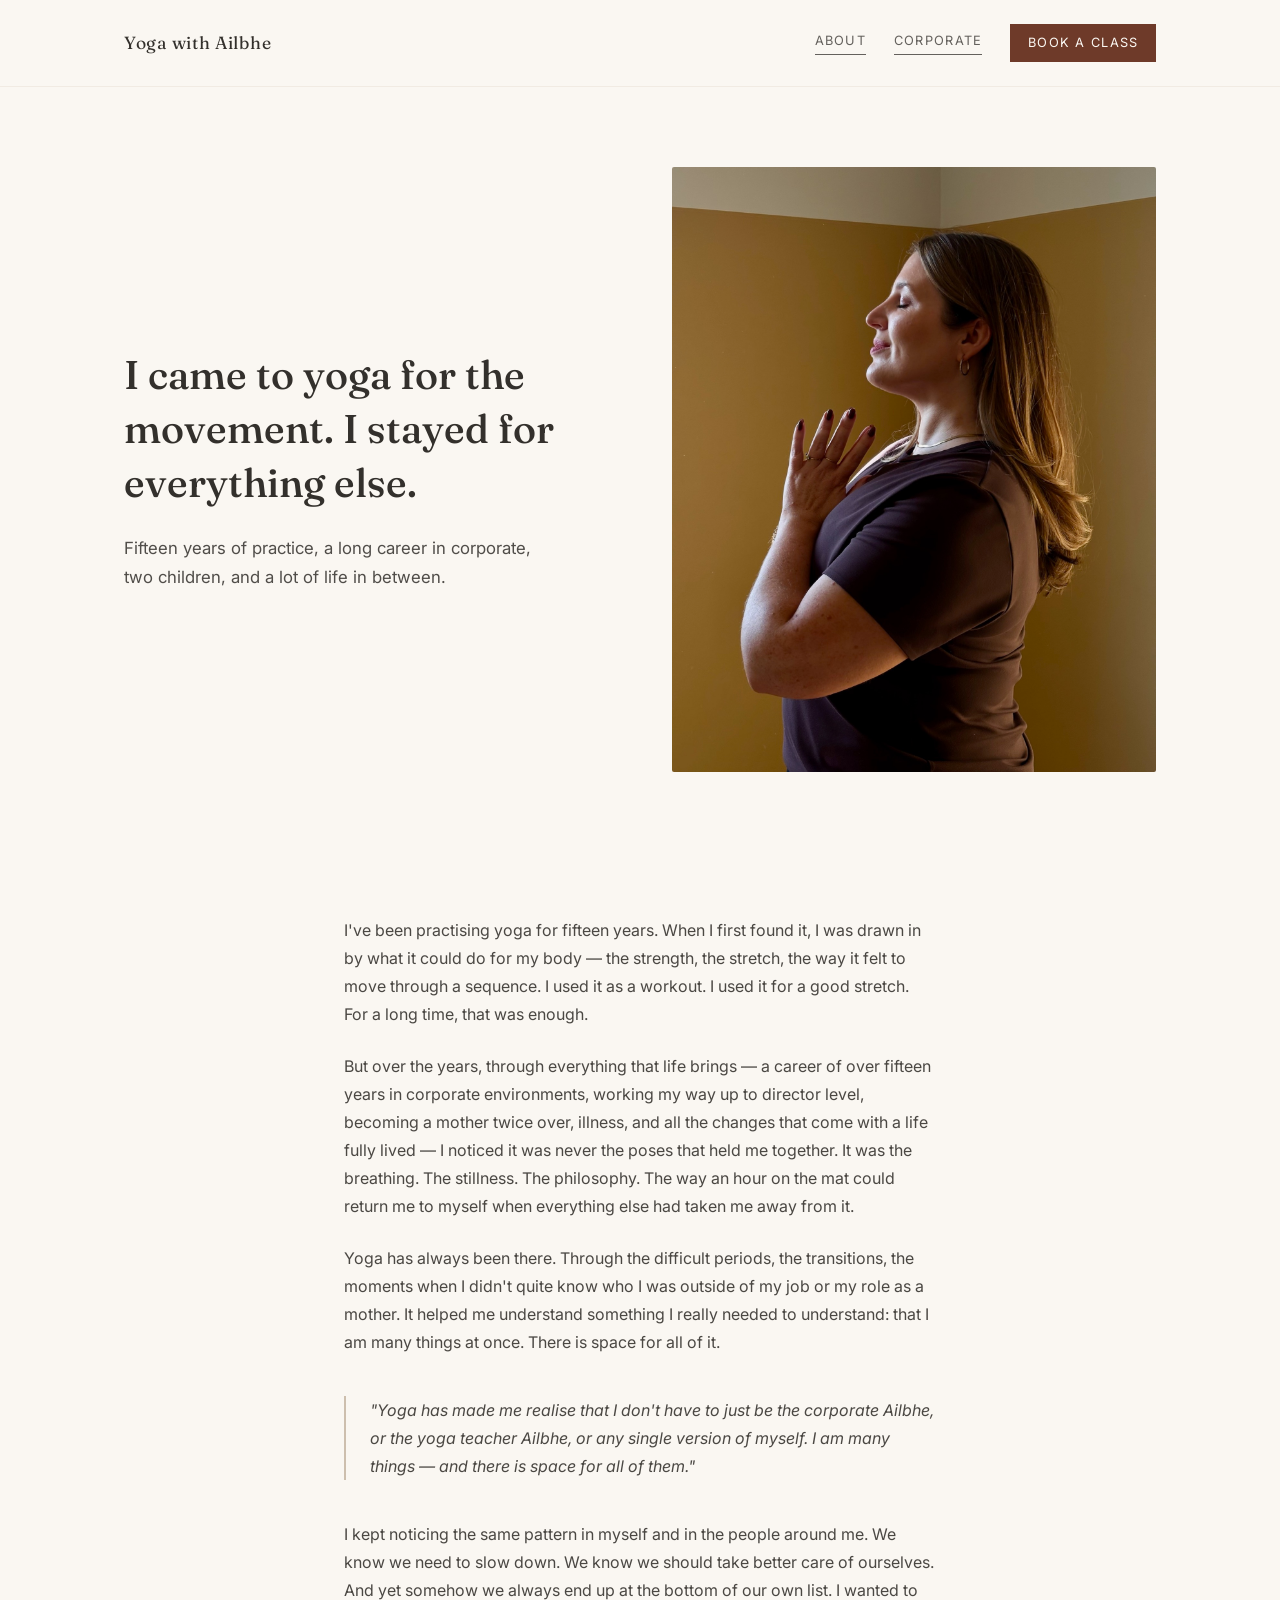
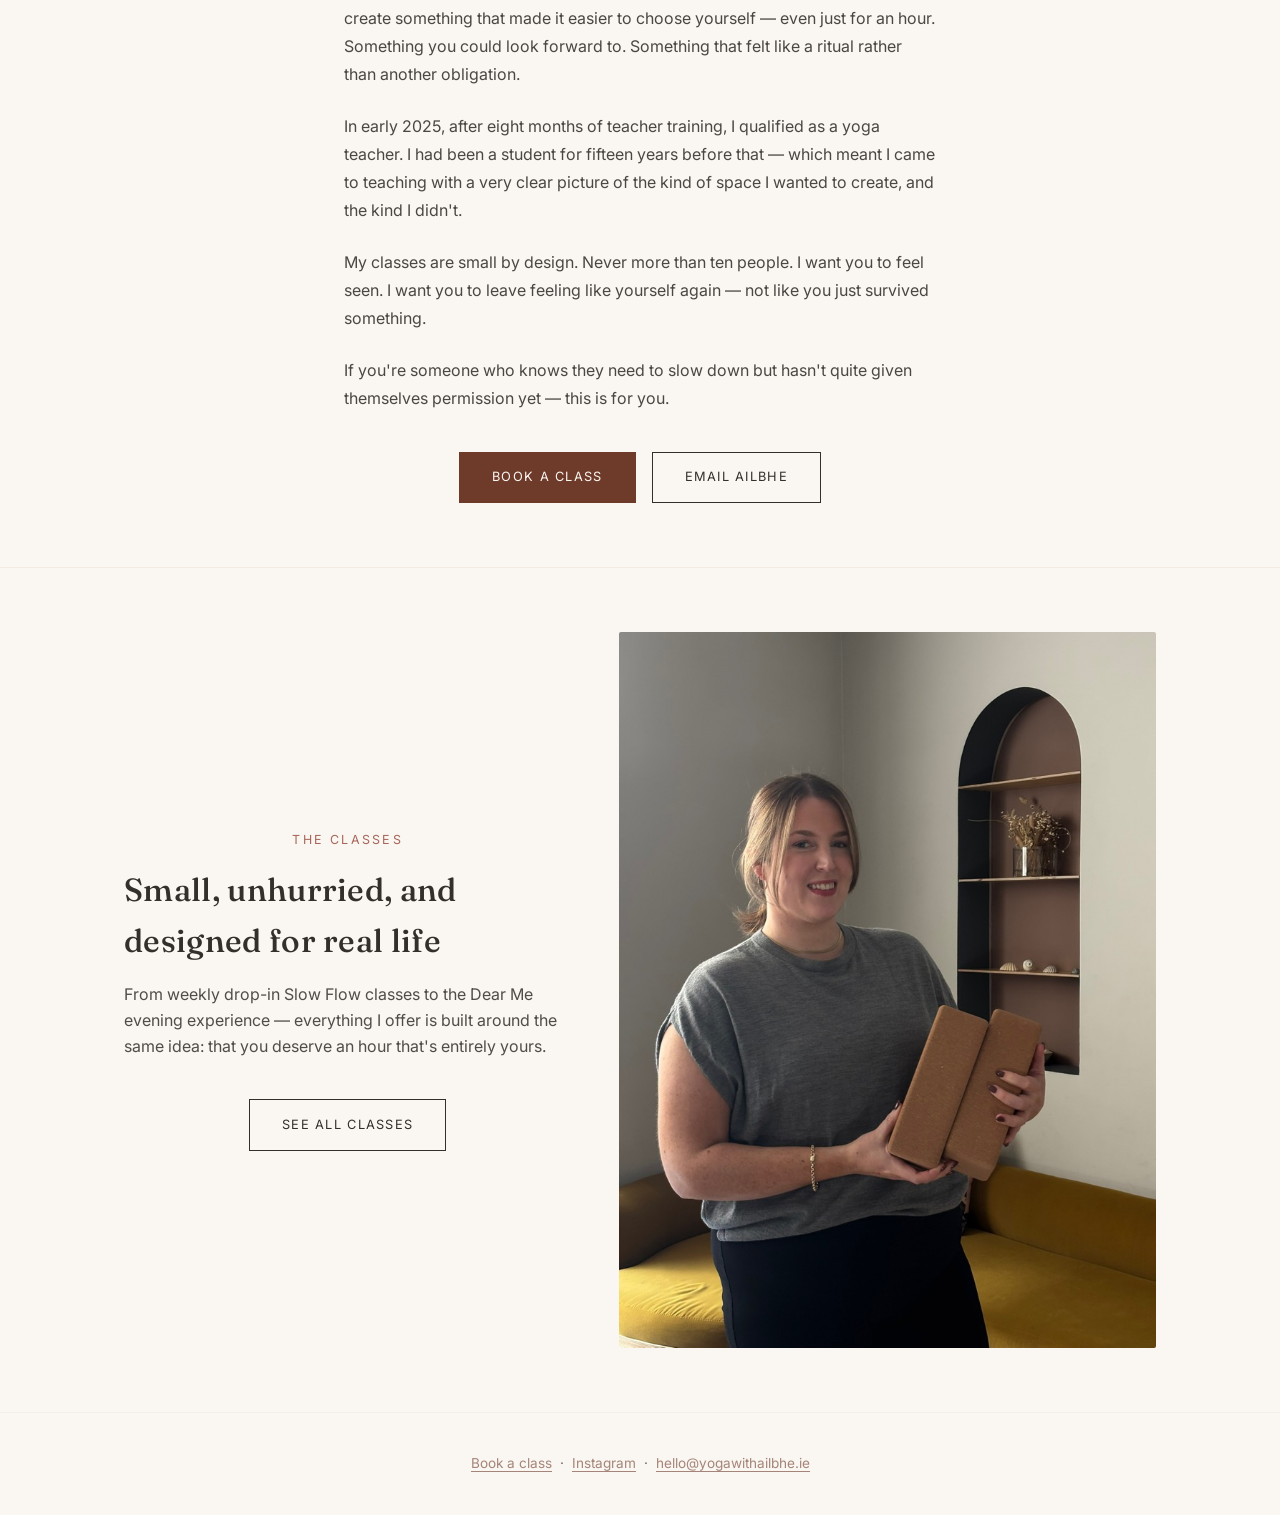
==== about/index.html @ 474508d0 "Add About page, Meet Ailbhe teaser, reorder homepage sections, update nav" ====
<!DOCTYPE html>
<html lang="en">
<head>
  <meta charset="UTF-8">
  <meta name="viewport" content="width=device-width, initial-scale=1.0">
  <title>About Ailbhe — Yoga with Ailbhe</title>
  <meta name="description" content="Fifteen years of yoga practice, a long career in corporate, two children, and a lot of life. Ailbhe McNeela qualified as a yoga teacher in 2025.">
  <meta property="og:type" content="website">
  <meta property="og:title" content="About Ailbhe — Yoga with Ailbhe">
  <meta property="og:description" content="Fifteen years of yoga practice, a long career in corporate, two children, and a lot of life. Ailbhe McNeela qualified as a yoga teacher in 2025.">
  <meta property="og:url" content="https://yogawithailbhe.ie/about/">
  <meta property="og:image" content="https://yogawithailbhe.ie/assets/images/og-home.jpg">
  <meta name="twitter:card" content="summary_large_image">
  <link rel="icon" href="/favicon.ico" sizes="any">
  <link rel="apple-touch-icon" href="/assets/images/apple-touch-icon.png">
  <link rel="preconnect" href="https://fonts.googleapis.com">
  <link rel="preconnect" href="https://fonts.gstatic.com" crossorigin>
  <link href="https://fonts.googleapis.com/css2?family=Fraunces:ital,opsz,wght@0,9..144,400;0,9..144,500;1,9..144,400&family=Inter:wght@400;500&display=swap" rel="stylesheet">
  <link rel="stylesheet" href="../css/styles.css">
</head>
<body>
  <header class="site-header">
    <div class="wrap">
      <a class="logo" href="/">Yoga with Ailbhe</a>
      <nav>
        <a href="/about" aria-current="page">About</a>
        <a href="/corporate">Corporate</a>
        <a class="nav-cta" href="https://yogawithailbhe.setmore.com" target="_blank" rel="noopener noreferrer">Book a class</a>
      </nav>
    </div>
  </header>

  <main>
    <section class="hero hero-split">
      <div class="wrap hero-split-grid">
        <div class="hero-copy">
          <h1>I came to yoga for the movement. I stayed for everything else.</h1>
          <p>Fifteen years of practice, a long career in corporate, two children, and a lot of life in between.</p>
        </div>
        <div class="hero-media">
          <img src="../assets/images/hero-home.jpg" alt="Ailbhe standing calmly with hands at heart centre, eyes closed, lit by warm afternoon light." width="900" height="1125">
        </div>
      </div>
    </section>

    <section>
      <div class="wrap about-body">
        <p>I've been practising yoga for fifteen years. When I first found it, I was drawn in by what it could do for my body — the strength, the stretch, the way it felt to move through a sequence. I used it as a workout. I used it for a good stretch. For a long time, that was enough.</p>

        <p>But over the years, through everything that life brings — a career of over fifteen years in corporate environments, working my way up to director level, becoming a mother twice over, illness, and all the changes that come with a life fully lived — I noticed it was never the poses that held me together. It was the breathing. The stillness. The philosophy. The way an hour on the mat could return me to myself when everything else had taken me away from it.</p>

        <p>Yoga has always been there. Through the difficult periods, the transitions, the moments when I didn't quite know who I was outside of my job or my role as a mother. It helped me understand something I really needed to understand: that I am many things at once. There is space for all of it.</p>

        <blockquote class="quote">
          <p>"Yoga has made me realise that I don't have to just be the corporate Ailbhe, or the yoga teacher Ailbhe, or any single version of myself. I am many things — and there is space for all of them."</p>
        </blockquote>

        <p>I kept noticing the same pattern in myself and in the people around me. We know we need to slow down. We know we should take better care of ourselves. And yet somehow we always end up at the bottom of our own list. I wanted to create something that made it easier to choose yourself — even just for an hour. Something you could look forward to. Something that felt like a ritual rather than another obligation.</p>

        <p>In early 2025, after eight months of teacher training, I qualified as a yoga teacher. I had been a student for fifteen years before that — which meant I came to teaching with a very clear picture of the kind of space I wanted to create, and the kind I didn't.</p>

        <p>My classes are small by design. Never more than ten people. I want you to feel seen. I want you to leave feeling like yourself again — not like you just survived something.</p>

        <p>If you're someone who knows they need to slow down but hasn't quite given themselves permission yet — this is for you.</p>

        <div class="cta-row cta-row-left">
          <a class="btn btn-primary" href="https://yogawithailbhe.setmore.com" target="_blank" rel="noopener noreferrer">Book a class</a>
          <a class="btn btn-secondary" href="mailto:hello@yogawithailbhe.ie">Email Ailbhe</a>
        </div>
      </div>
    </section>

    <section class="about-strip">
      <div class="wrap about-strip-grid">
        <div class="about-strip-copy">
          <span class="eyebrow">The classes</span>
          <h2>Small, unhurried, and designed for real life</h2>
          <p>From weekly drop-in Slow Flow classes to the Dear Me evening experience — everything I offer is built around the same idea: that you deserve an hour that's entirely yours.</p>
          <div class="cta-row cta-row-left">
            <a class="btn btn-secondary" href="/">See all classes</a>
          </div>
        </div>
        <div class="about-strip-media">
          <img src="../assets/images/about-ailbhe.jpg" alt="Ailbhe smiling, holding two yoga blocks, in the studio space." width="900" height="1200" loading="lazy">
        </div>
      </div>
    </section>
  </main>

  <footer class="site-footer">
    <div class="wrap">
      <p>
        <a href="https://yogawithailbhe.setmore.com" target="_blank" rel="noopener noreferrer">Book a class</a>
        &nbsp;·&nbsp;
        <a href="https://www.instagram.com/yoga_with_ailbhe/" target="_blank" rel="noopener noreferrer">Instagram</a>
        &nbsp;·&nbsp;
        <a href="mailto:hello@yogawithailbhe.ie">hello@yogawithailbhe.ie</a>
      </p>
    </div>
  </footer>
</body>
</html>
---- css/styles.css ----
*, *::before, *::after {
  box-sizing: border-box;
  margin: 0;
  padding: 0;
}

:root {
  --ink: #33302c;
  --paper: #faf7f2;
  --neutral: #cdbfae;
  --neutral-light: #f1ebe3;
  --chestnut: #8a4a35;
  --chestnut-deep: #6e3a29;
  --dusty-pink: #a8665a;
  --dusty-pink-tint: #dba99c;
  --anthracite: #38352f;
  --max-width: 1080px;
}

html {
  scroll-behavior: smooth;
}

body {
  background-color: var(--paper);
  color: var(--ink);
  font-family: 'Inter', -apple-system, BlinkMacSystemFont, 'Segoe UI', sans-serif;
  font-size: 1rem;
  line-height: 1.6;
}

h1, h2, h3 {
  font-family: 'Fraunces', Georgia, 'Times New Roman', serif;
  font-weight: 500;
  letter-spacing: 0.01em;
}

a {
  color: var(--chestnut-deep);
}

a:hover {
  color: var(--ink);
}

img {
  max-width: 100%;
  display: block;
}

.wrap {
  max-width: var(--max-width);
  margin: 0 auto;
  padding: 0 1.5rem;
}

/* Header */

.site-header {
  border-bottom: 1px solid var(--neutral-light);
}

.site-header .wrap {
  display: flex;
  align-items: center;
  justify-content: space-between;
  padding-top: 1.5rem;
  padding-bottom: 1.5rem;
}

.site-header .logo {
  font-family: 'Fraunces', Georgia, 'Times New Roman', serif;
  font-size: 1.1rem;
  letter-spacing: 0.04em;
  text-decoration: none;
  color: var(--ink);
}

.site-header nav {
  display: flex;
  align-items: center;
  gap: 1.75rem;
}

.site-header nav a {
  font-size: 0.8rem;
  letter-spacing: 0.1em;
  text-transform: uppercase;
  text-decoration: none;
  color: var(--ink);
  border-bottom: 1px solid currentColor;
  padding-bottom: 2px;
  opacity: 0.75;
  transition: opacity 0.2s ease;
}

.site-header nav a:hover {
  opacity: 1;
}

.site-header nav a.nav-cta {
  border-bottom: none;
  padding: 0.55rem 1.1rem;
  background-color: var(--chestnut-deep);
  color: var(--paper);
  opacity: 1;
  transition: background-color 0.2s ease;
}

.site-header nav a.nav-cta:hover {
  background-color: var(--ink);
}

/* Hero */

.hero {
  padding: 5rem 0 4rem;
  text-align: center;
}

.hero h1 {
  font-size: clamp(2rem, 5vw, 3.2rem);
  max-width: 760px;
  margin: 0 auto 1.25rem;
  line-height: 1.3;
}

.hero p {
  max-width: 560px;
  margin: 0 auto;
  font-size: 1.05rem;
  opacity: 0.85;
}

/* Split hero with image */

.hero-split {
  text-align: left;
  padding: 0;
}

.hero-split-grid {
  display: grid;
  grid-template-columns: 1fr 1fr;
  align-items: center;
  gap: 4rem;
  padding: 5rem 1.5rem;
}

.hero-split .hero-copy h1 {
  font-size: clamp(1.9rem, 3.2vw, 2.5rem);
  line-height: 1.35;
  letter-spacing: 0;
  margin: 0 0 1.5rem;
  text-align: left;
  max-width: 100%;
}

.hero-split .hero-copy p {
  margin: 0;
  text-align: left;
  max-width: 420px;
  line-height: 1.7;
}

.cta-row-left {
  justify-content: flex-start;
}

.hero-media {
  border-radius: 2px;
  overflow: hidden;
}

.hero-media img {
  width: 100%;
  height: auto;
  aspect-ratio: 4 / 5;
  object-fit: cover;
}

/* CTAs */

.cta-row {
  display: flex;
  flex-wrap: wrap;
  gap: 1rem;
  justify-content: center;
  margin-top: 2.5rem;
}

.btn {
  display: inline-block;
  font-size: 0.8rem;
  letter-spacing: 0.1em;
  text-transform: uppercase;
  text-decoration: none;
  padding: 0.9rem 2rem;
  border: 1px solid var(--ink);
  transition: background-color 0.2s ease, color 0.2s ease;
}

.btn-primary {
  background-color: var(--chestnut-deep);
  color: var(--paper);
  border-color: var(--chestnut-deep);
}

.btn-primary:hover {
  background-color: var(--ink);
  border-color: var(--ink);
}

.btn-secondary {
  background-color: transparent;
  color: var(--ink);
}

.btn-secondary:hover {
  background-color: var(--neutral-light);
}

/* Sections */

section {
  padding: 4rem 0;
}

section h2 {
  font-size: clamp(1.5rem, 3vw, 2rem);
  text-align: center;
  margin-bottom: 0.5rem;
}

.section-intro {
  text-align: center;
  max-width: 640px;
  margin: 0 auto 3rem;
  opacity: 0.85;
}

.eyebrow {
  display: block;
  font-size: 0.78rem;
  letter-spacing: 0.18em;
  text-transform: uppercase;
  font-family: 'Inter', -apple-system, BlinkMacSystemFont, 'Segoe UI', sans-serif;
  color: var(--dusty-pink);
  margin-bottom: 0.9rem;
  text-align: center;
}

/* Classes grid */

.classes {
  background-color: var(--neutral-light);
}

.classes h2 {
  font-size: clamp(1.9rem, 4vw, 2.6rem);
  margin-bottom: 3rem;
}

.classes-grid {
  display: grid;
  grid-template-columns: repeat(2, 1fr);
  gap: 3.5rem 3.5rem;
  max-width: 760px;
  margin: 0 auto;
}

.class-card-media {
  margin-bottom: 1.75rem;
  overflow: hidden;
  border-radius: 2px;
}

.class-card-media img {
  width: 100%;
  height: auto;
  aspect-ratio: 4 / 5;
  object-fit: cover;
  transition: transform 0.4s ease;
}

.class-card:hover .class-card-media img {
  transform: scale(1.03);
}

.class-card h3 {
  font-size: 1.3rem;
  margin-bottom: 0.6rem;
  color: var(--anthracite);
}

.class-card p {
  opacity: 0.85;
  max-width: 34ch;
}

/* About strip */

.about-strip {
  border-top: 1px solid var(--neutral-light);
}

.about-strip-grid {
  display: grid;
  grid-template-columns: 1fr 1.2fr;
  align-items: center;
  gap: 3rem;
}

.about-strip-media img {
  width: 100%;
  height: auto;
  aspect-ratio: 3 / 4;
  object-fit: cover;
  border-radius: 2px;
}

.about-strip-copy h2 {
  text-align: left;
  margin-bottom: 1rem;
}

.about-strip-copy p {
  opacity: 0.85;
  max-width: 440px;
}

.about-strip-alt .about-strip-grid {
  grid-template-columns: 1.2fr 1fr;
}

/* Testimonials */

.testimonials {
  background-color: var(--anthracite);
  color: var(--paper);
}

.testimonials .eyebrow {
  color: var(--dusty-pink-tint);
}

.testimonials h2 {
  font-size: clamp(1.7rem, 3.5vw, 2.3rem);
  margin-bottom: 2rem;
  color: var(--paper);
}

.testimonial-track {
  display: flex;
  align-items: flex-start;
  gap: 1.25rem;
  overflow-x: auto;
  scroll-snap-type: x mandatory;
  padding-bottom: 1rem;
  -webkit-overflow-scrolling: touch;
}

.testimonial-track::-webkit-scrollbar {
  height: 6px;
}

.testimonial-track::-webkit-scrollbar-thumb {
  background-color: var(--dusty-pink-tint);
  border-radius: 3px;
}

.testimonial {
  flex: 0 0 auto;
  width: min(520px, 80vw);
  scroll-snap-align: start;
  background-color: var(--paper);
  color: var(--ink);
  padding: 2.5rem;
  border-radius: 2px;
}

.testimonial p {
  font-style: italic;
  margin-bottom: 1rem;
}

.testimonial cite {
  font-style: normal;
  font-size: 0.85rem;
  letter-spacing: 0.05em;
  text-transform: uppercase;
  color: var(--chestnut-deep);
  opacity: 1;
}

.testimonial-dots {
  display: flex;
  justify-content: center;
  gap: 0.6rem;
  margin-top: 2.5rem;
}

.testimonial-dot {
  width: 8px;
  height: 8px;
  padding: 0;
  border: none;
  border-radius: 50%;
  background-color: rgba(250, 247, 242, 0.35);
  cursor: pointer;
  transition: background-color 0.2s ease, transform 0.2s ease;
}

.testimonial-dot.is-active {
  background-color: var(--dusty-pink-tint);
  transform: scale(1.25);
}

/* Corporate-specific */

.corporate-link {
  background-color: var(--paper);
}

.corporate-link h2 {
  font-size: clamp(1.6rem, 3.5vw, 2.2rem);
  color: var(--anthracite);
}

.corporate-body {
  max-width: 640px;
  margin: 0 auto;
}

.corporate-teaser {
  text-align: center;
}

.corporate-body p {
  margin-bottom: 1.5rem;
}

blockquote.quote {
  border-left: 2px solid var(--neutral);
  padding-left: 1.5rem;
  margin: 2.5rem 0;
  font-style: italic;
}

blockquote.quote cite {
  display: block;
  margin-top: 1rem;
  font-style: normal;
  font-size: 0.85rem;
  letter-spacing: 0.05em;
  text-transform: uppercase;
  opacity: 0.7;
}

/* About page body */

.about-body {
  max-width: 640px;
  margin: 0 auto;
}

.about-body p {
  margin-bottom: 1.5rem;
  opacity: 0.88;
  line-height: 1.75;
}

.about-body .quote {
  margin: 2.5rem 0;
}

/* About teaser (homepage) */

.about-teaser {
  border-top: 1px solid var(--neutral-light);
}

.about-teaser-grid {
  display: grid;
  grid-template-columns: 1fr 1.4fr;
  align-items: center;
  gap: 4rem;
}

.about-teaser-media img {
  width: 100%;
  height: auto;
  aspect-ratio: 3 / 4;
  object-fit: cover;
  border-radius: 2px;
}

.about-teaser-copy .eyebrow {
  text-align: left;
}

.about-teaser-copy h2 {
  text-align: left;
  font-size: clamp(1.6rem, 3vw, 2.1rem);
  margin-bottom: 1.25rem;
}

.about-teaser-copy p {
  opacity: 0.85;
  max-width: 48ch;
  margin-bottom: 0;
}

@media (max-width: 700px) {
  .about-teaser-grid {
    grid-template-columns: 1fr;
    gap: 2rem;
    text-align: center;
  }

  .about-teaser-copy .eyebrow,
  .about-teaser-copy h2 {
    text-align: center;
  }

  .about-teaser-copy p {
    margin: 0 auto;
  }

  .about-teaser-media {
    max-width: 320px;
    margin: 0 auto;
  }
}

/* FAQ */

.faq {
  background-color: var(--neutral-light);
}

.faq-list {
  max-width: 640px;
  margin: 0 auto;
}

.faq-item {
  border-top: 1px solid var(--neutral);
}

.faq-item:last-child {
  border-bottom: 1px solid var(--neutral);
}

.faq-item summary {
  display: block;
  padding: 1.25rem 0;
  cursor: pointer;
  font-family: 'Fraunces', Georgia, 'Times New Roman', serif;
  font-size: 1.05rem;
  font-weight: 500;
  color: var(--anthracite);
  user-select: none;
}

.faq-item summary::-webkit-details-marker {
  display: none;
}

.faq-item summary::marker {
  content: '';
}

.faq-icon {
  float: right;
  font-family: 'Inter', sans-serif;
  font-size: 1.4rem;
  font-weight: 300;
  color: var(--chestnut);
  line-height: 1.4;
  transition: transform 0.2s ease;
  display: inline-block;
  margin-left: 1rem;
}

.faq-item[open] .faq-icon {
  transform: rotate(45deg);
}

.faq-item p {
  padding-bottom: 1.5rem;
  opacity: 0.85;
  max-width: 56ch;
}

/* Newsletter */

.newsletter {
  background-color: var(--chestnut-deep);
  color: var(--paper);
  text-align: center;
}

.newsletter .eyebrow {
  color: var(--dusty-pink-tint);
}

.newsletter h2 {
  color: var(--paper);
  font-size: clamp(1.5rem, 3vw, 2rem);
}

.newsletter .section-intro {
  color: var(--paper);
  opacity: 0.8;
}

.newsletter .btn-primary {
  background-color: var(--paper);
  color: var(--chestnut-deep);
  border-color: var(--paper);
}

.newsletter .btn-primary:hover {
  background-color: var(--neutral-light);
  border-color: var(--neutral-light);
}

/* Footer */

.site-footer {
  border-top: 1px solid var(--neutral-light);
  padding: 2.5rem 0;
  text-align: center;
  font-size: 0.85rem;
  opacity: 0.7;
}

.site-footer a {
  text-decoration: none;
  border-bottom: 1px solid currentColor;
  opacity: 0.85;
}

.site-footer a:hover {
  opacity: 1;
}

/* Responsive */

@media (max-width: 700px) {
  .classes-grid {
    grid-template-columns: 1fr;
  }

  .hero {
    padding: 3.5rem 0 3rem;
  }

  section {
    padding: 3rem 0;
  }

  .hero-split-grid {
    grid-template-columns: 1fr;
    gap: 2rem;
    padding: 2.5rem 1.5rem;
    text-align: center;
  }

  .hero-split .hero-copy h1,
  .hero-split .hero-copy p {
    text-align: center;
    margin-left: auto;
    margin-right: auto;
  }

  .cta-row-left {
    justify-content: center;
  }

  .cta-row .btn {
    width: 100%;
    max-width: 280px;
    text-align: center;
  }

  .site-header .wrap {
    flex-wrap: wrap;
    gap: 1rem;
  }

  .site-header nav {
    gap: 1.25rem;
  }

  .site-header nav a.nav-cta {
    white-space: nowrap;
  }

  .hero-media {
    order: -1;
    max-width: 360px;
    margin: 0 auto;
  }

  .class-card-media {
    max-width: 100%;
  }

  .about-strip-grid,
  .about-strip-alt .about-strip-grid {
    grid-template-columns: 1fr;
    gap: 1.75rem;
    text-align: center;
  }

  .about-strip-copy h2 {
    text-align: center;
  }

  .about-strip-copy p {
    margin: 0 auto;
  }
}
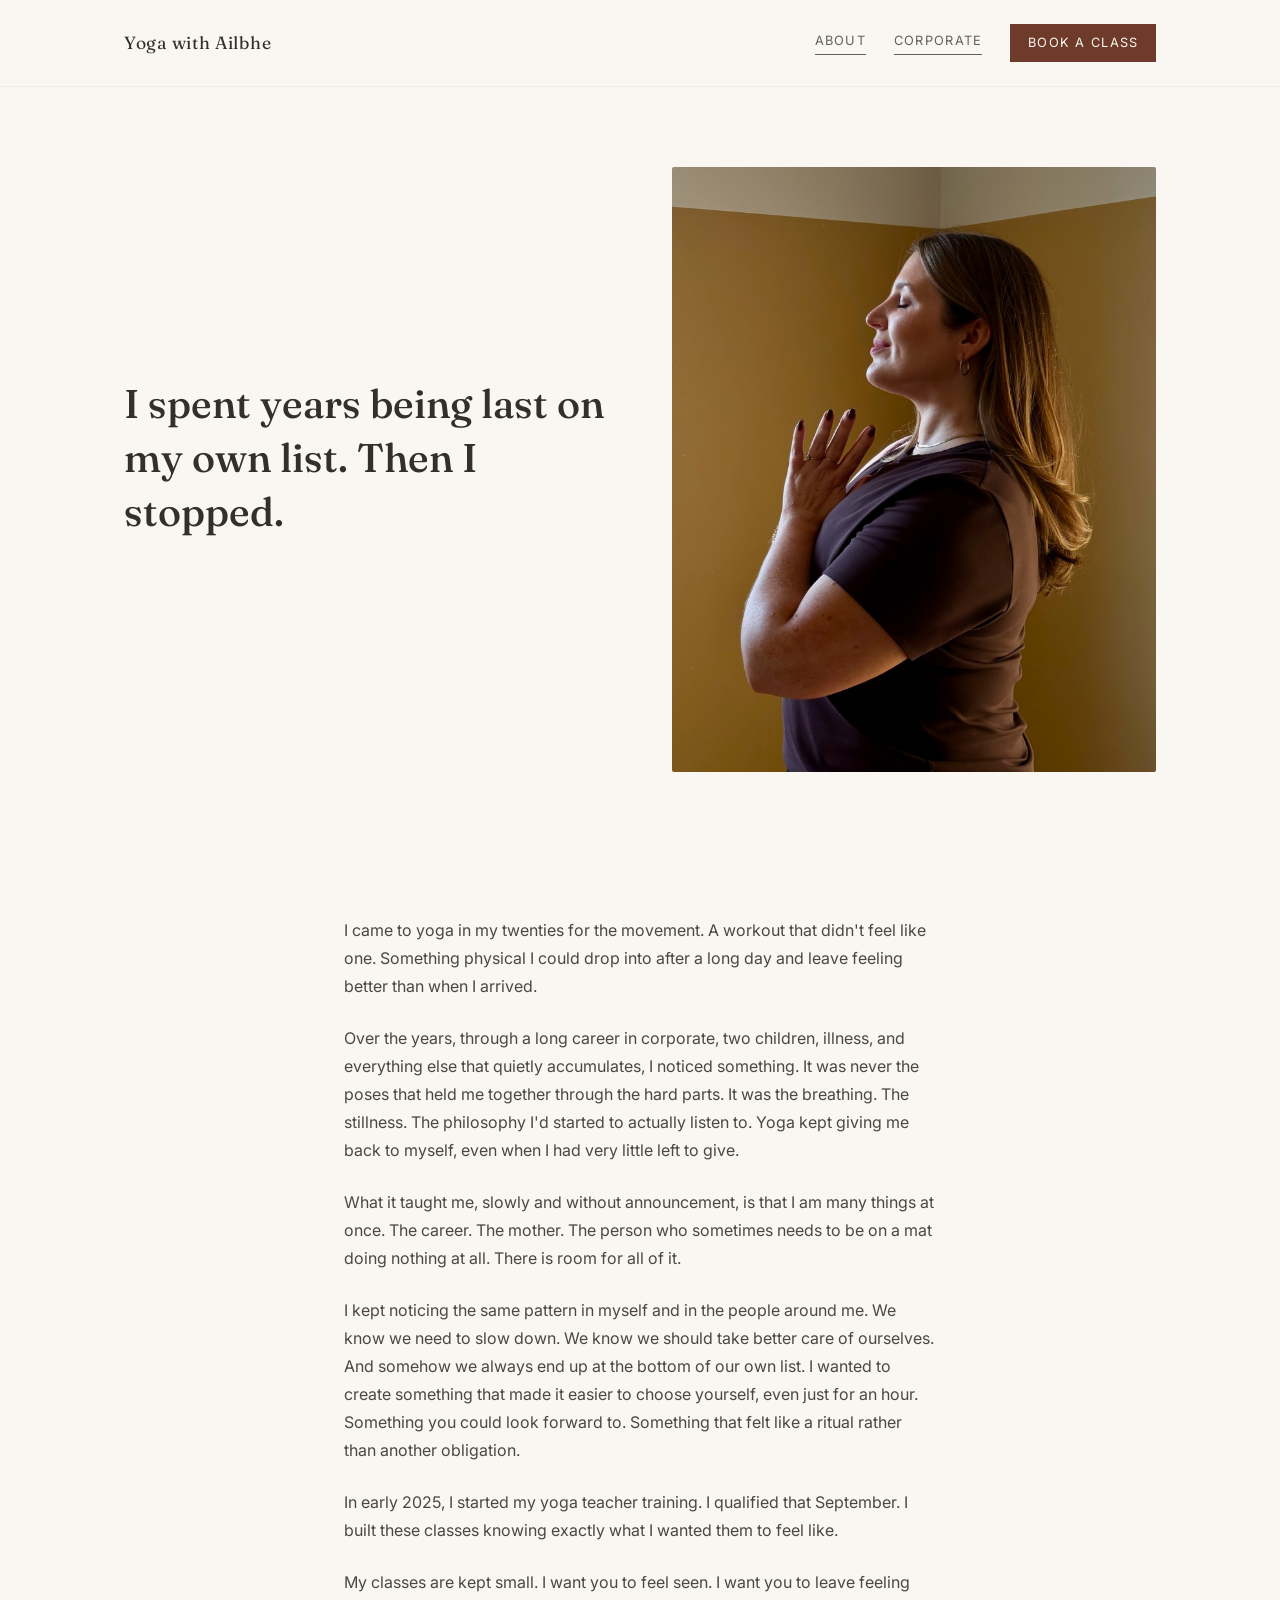
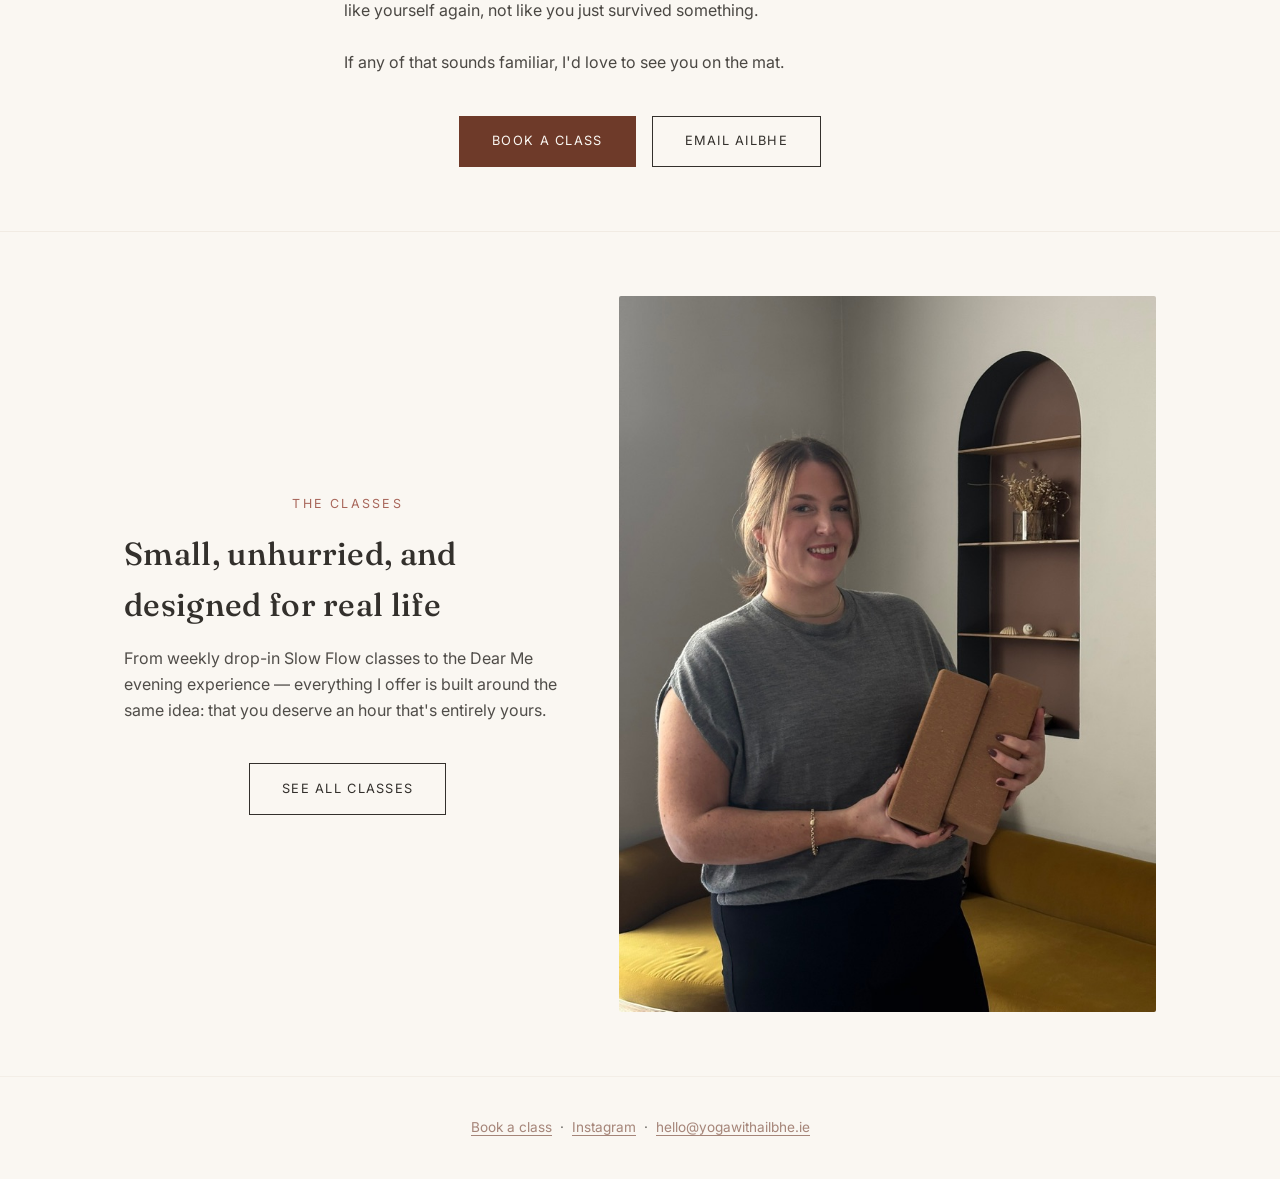
==== commit fff288ee: "Rewrite About page copy: stronger hook, tighter prose, no em-dashes" ====
--- a/about/index.html
+++ b/about/index.html
@@ -34,8 +34,7 @@
     <section class="hero hero-split">
       <div class="wrap hero-split-grid">
         <div class="hero-copy">
-          <h1>I came to yoga for the movement. I stayed for everything else.</h1>
-          <p>Fifteen years of practice, a long career in corporate, two children, and a lot of life in between.</p>
+          <h1>I spent years being last on my own list. Then I stopped.</h1>
         </div>
         <div class="hero-media">
           <img src="../assets/images/hero-home.jpg" alt="Ailbhe standing calmly with hands at heart centre, eyes closed, lit by warm afternoon light." width="900" height="1125">
@@ -45,23 +44,19 @@
 
     <section>
       <div class="wrap about-body">
-        <p>I've been practising yoga for fifteen years. When I first found it, I was drawn in by what it could do for my body — the strength, the stretch, the way it felt to move through a sequence. I used it as a workout. I used it for a good stretch. For a long time, that was enough.</p>
+        <p>I came to yoga in my twenties for the movement. A workout that didn't feel like one. Something physical I could drop into after a long day and leave feeling better than when I arrived.</p>
 
-        <p>But over the years, through everything that life brings — a career of over fifteen years in corporate environments, working my way up to director level, becoming a mother twice over, illness, and all the changes that come with a life fully lived — I noticed it was never the poses that held me together. It was the breathing. The stillness. The philosophy. The way an hour on the mat could return me to myself when everything else had taken me away from it.</p>
+        <p>Over the years, through a long career in corporate, two children, illness, and everything else that quietly accumulates, I noticed something. It was never the poses that held me together through the hard parts. It was the breathing. The stillness. The philosophy I'd started to actually listen to. Yoga kept giving me back to myself, even when I had very little left to give.</p>
 
-        <p>Yoga has always been there. Through the difficult periods, the transitions, the moments when I didn't quite know who I was outside of my job or my role as a mother. It helped me understand something I really needed to understand: that I am many things at once. There is space for all of it.</p>
+        <p>What it taught me, slowly and without announcement, is that I am many things at once. The career. The mother. The person who sometimes needs to be on a mat doing nothing at all. There is room for all of it.</p>
 
-        <blockquote class="quote">
-          <p>"Yoga has made me realise that I don't have to just be the corporate Ailbhe, or the yoga teacher Ailbhe, or any single version of myself. I am many things — and there is space for all of them."</p>
-        </blockquote>
+        <p>I kept noticing the same pattern in myself and in the people around me. We know we need to slow down. We know we should take better care of ourselves. And somehow we always end up at the bottom of our own list. I wanted to create something that made it easier to choose yourself, even just for an hour. Something you could look forward to. Something that felt like a ritual rather than another obligation.</p>
 
-        <p>I kept noticing the same pattern in myself and in the people around me. We know we need to slow down. We know we should take better care of ourselves. And yet somehow we always end up at the bottom of our own list. I wanted to create something that made it easier to choose yourself — even just for an hour. Something you could look forward to. Something that felt like a ritual rather than another obligation.</p>
+        <p>In early 2025, I started my yoga teacher training. I qualified that September. I built these classes knowing exactly what I wanted them to feel like.</p>
 
-        <p>In early 2025, after eight months of teacher training, I qualified as a yoga teacher. I had been a student for fifteen years before that — which meant I came to teaching with a very clear picture of the kind of space I wanted to create, and the kind I didn't.</p>
+        <p>My classes are kept small. I want you to feel seen. I want you to leave feeling like yourself again, not like you just survived something.</p>
 
-        <p>My classes are small by design. Never more than ten people. I want you to feel seen. I want you to leave feeling like yourself again — not like you just survived something.</p>
-
-        <p>If you're someone who knows they need to slow down but hasn't quite given themselves permission yet — this is for you.</p>
+        <p>If any of that sounds familiar, I'd love to see you on the mat.</p>
 
         <div class="cta-row cta-row-left">
           <a class="btn btn-primary" href="https://yogawithailbhe.setmore.com" target="_blank" rel="noopener noreferrer">Book a class</a>
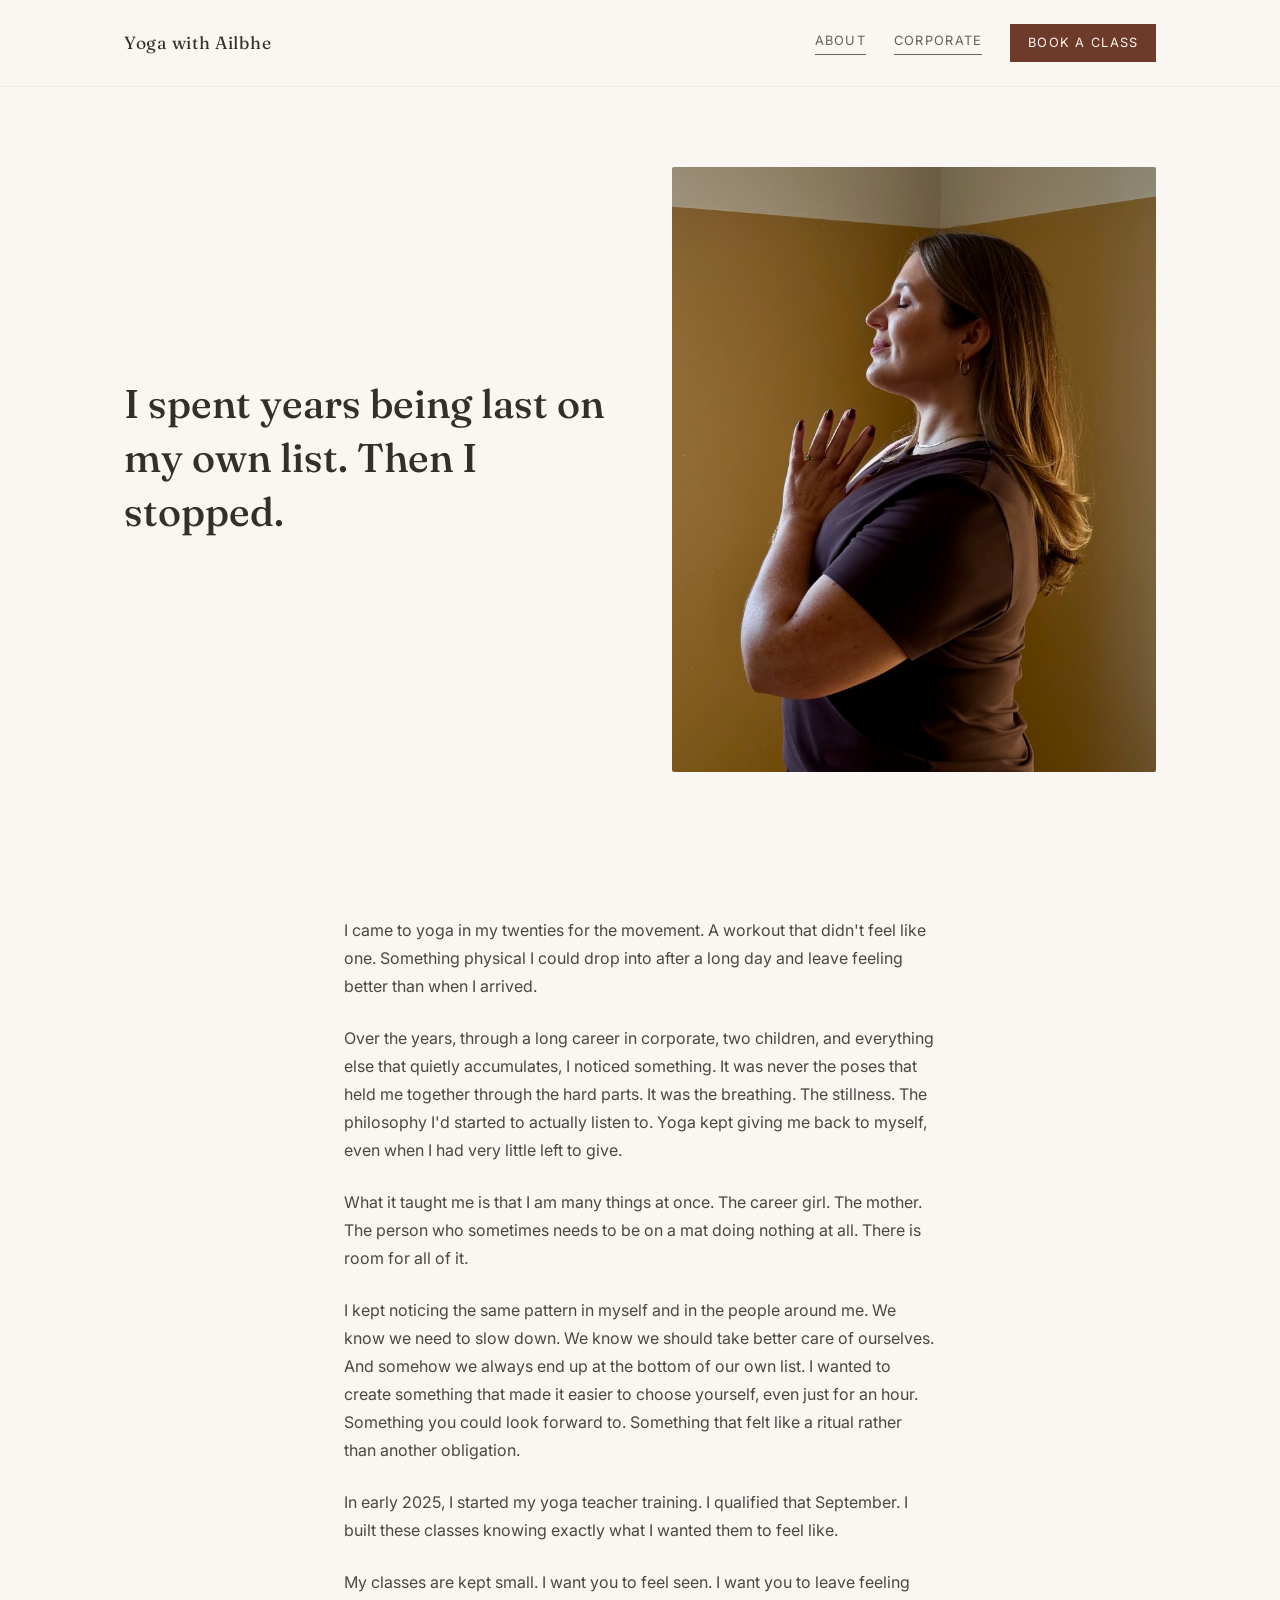
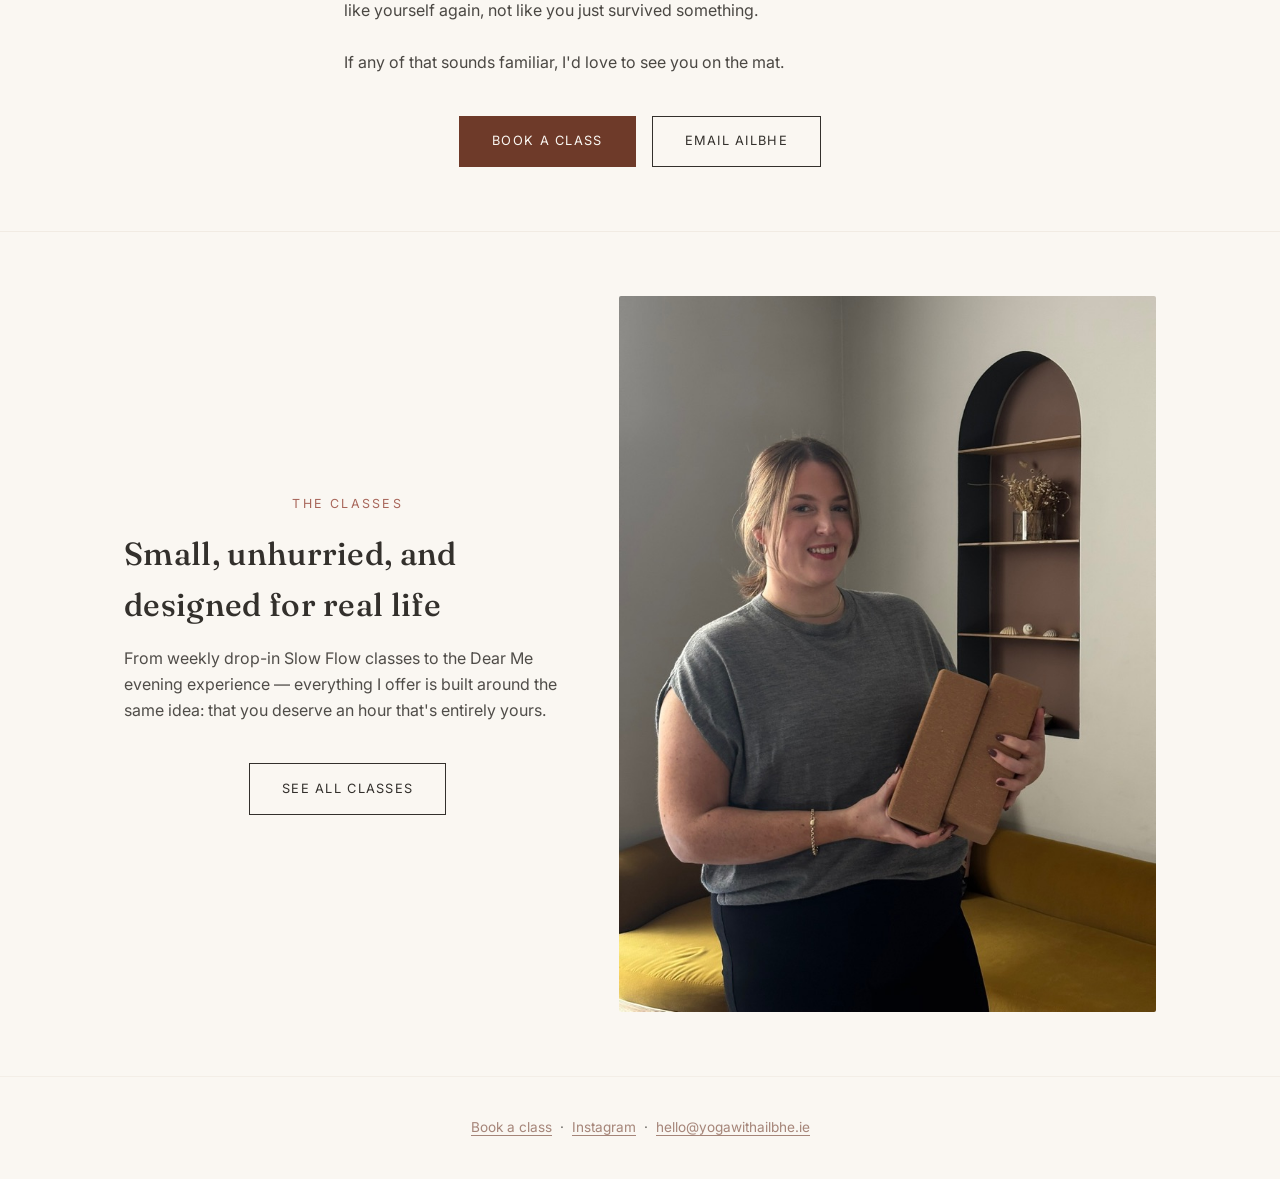
==== commit 8879419d: "Refine About copy: remove illness, tighten third para, career girl" ====
--- a/about/index.html
+++ b/about/index.html
@@ -46,9 +46,9 @@
       <div class="wrap about-body">
         <p>I came to yoga in my twenties for the movement. A workout that didn't feel like one. Something physical I could drop into after a long day and leave feeling better than when I arrived.</p>
 
-        <p>Over the years, through a long career in corporate, two children, illness, and everything else that quietly accumulates, I noticed something. It was never the poses that held me together through the hard parts. It was the breathing. The stillness. The philosophy I'd started to actually listen to. Yoga kept giving me back to myself, even when I had very little left to give.</p>
+        <p>Over the years, through a long career in corporate, two children, and everything else that quietly accumulates, I noticed something. It was never the poses that held me together through the hard parts. It was the breathing. The stillness. The philosophy I'd started to actually listen to. Yoga kept giving me back to myself, even when I had very little left to give.</p>
 
-        <p>What it taught me, slowly and without announcement, is that I am many things at once. The career. The mother. The person who sometimes needs to be on a mat doing nothing at all. There is room for all of it.</p>
+        <p>What it taught me is that I am many things at once. The career girl. The mother. The person who sometimes needs to be on a mat doing nothing at all. There is room for all of it.</p>
 
         <p>I kept noticing the same pattern in myself and in the people around me. We know we need to slow down. We know we should take better care of ourselves. And somehow we always end up at the bottom of our own list. I wanted to create something that made it easier to choose yourself, even just for an hour. Something you could look forward to. Something that felt like a ritual rather than another obligation.</p>
 
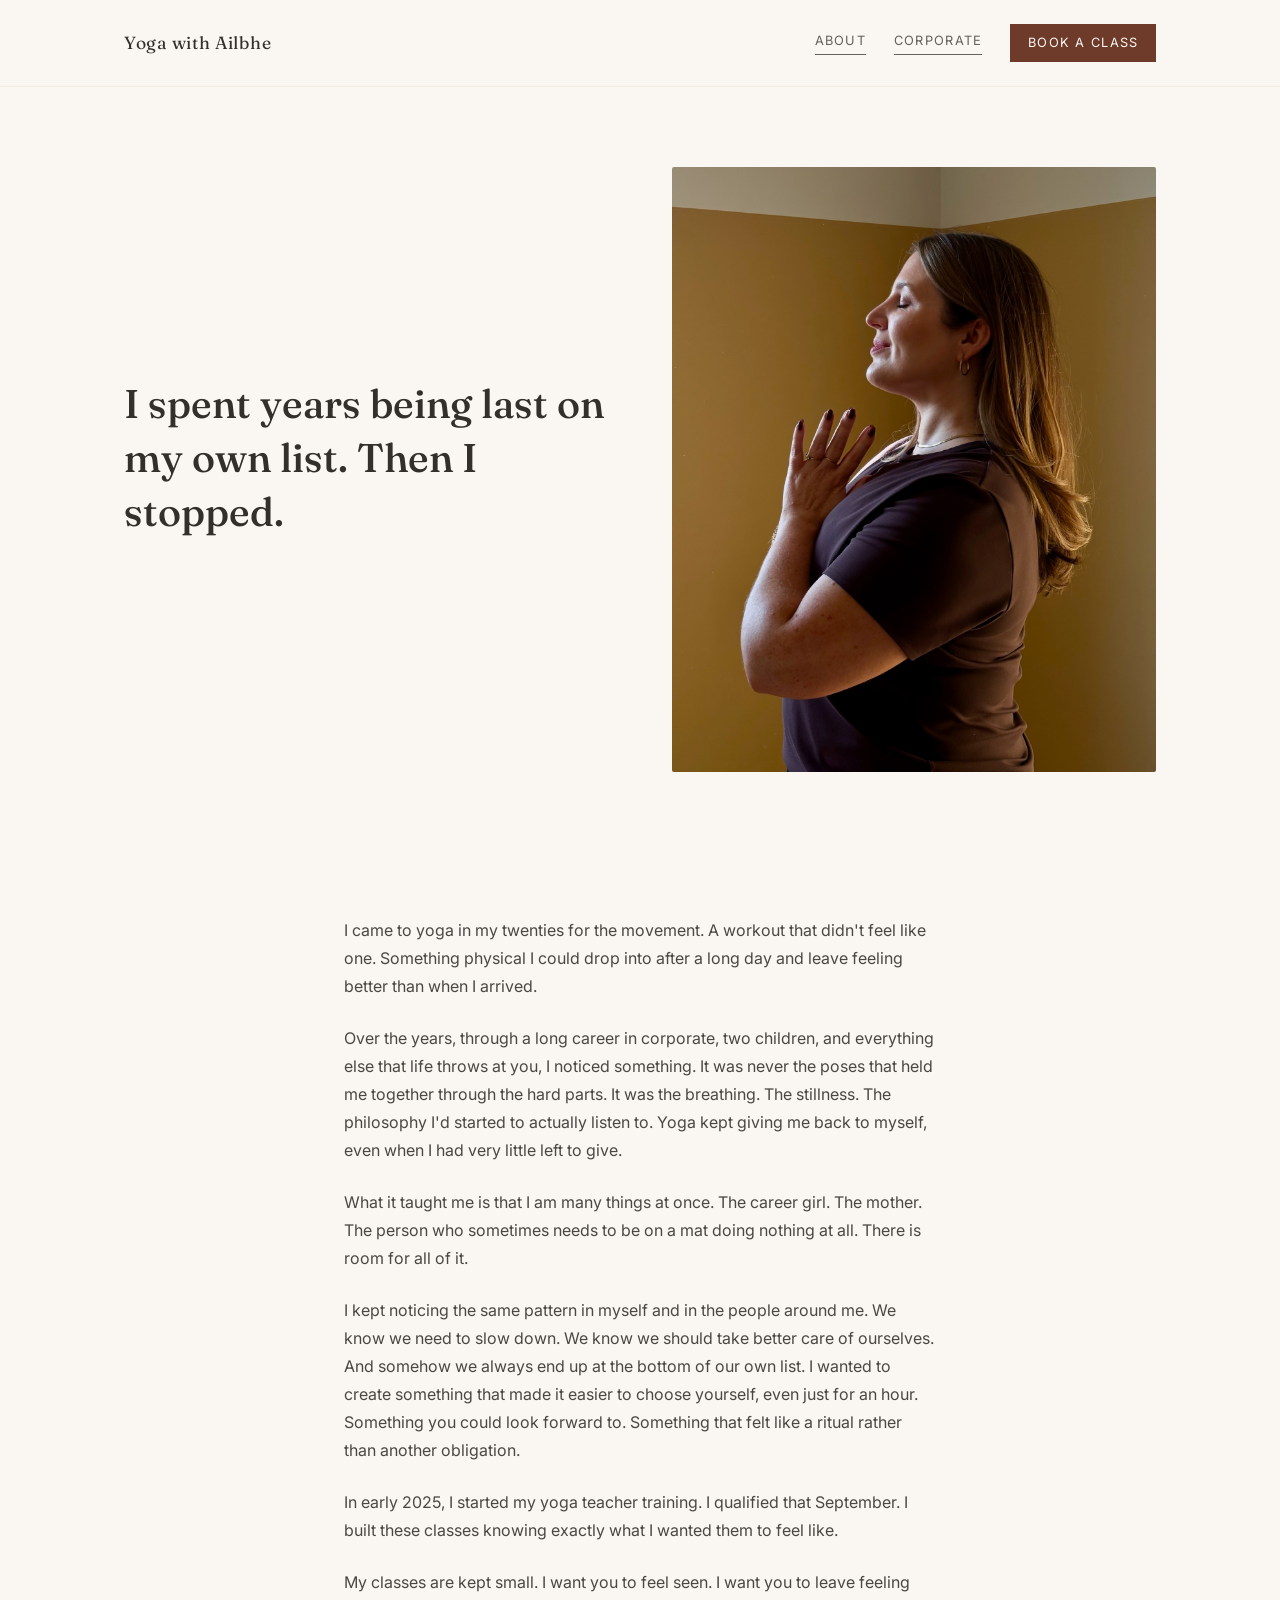
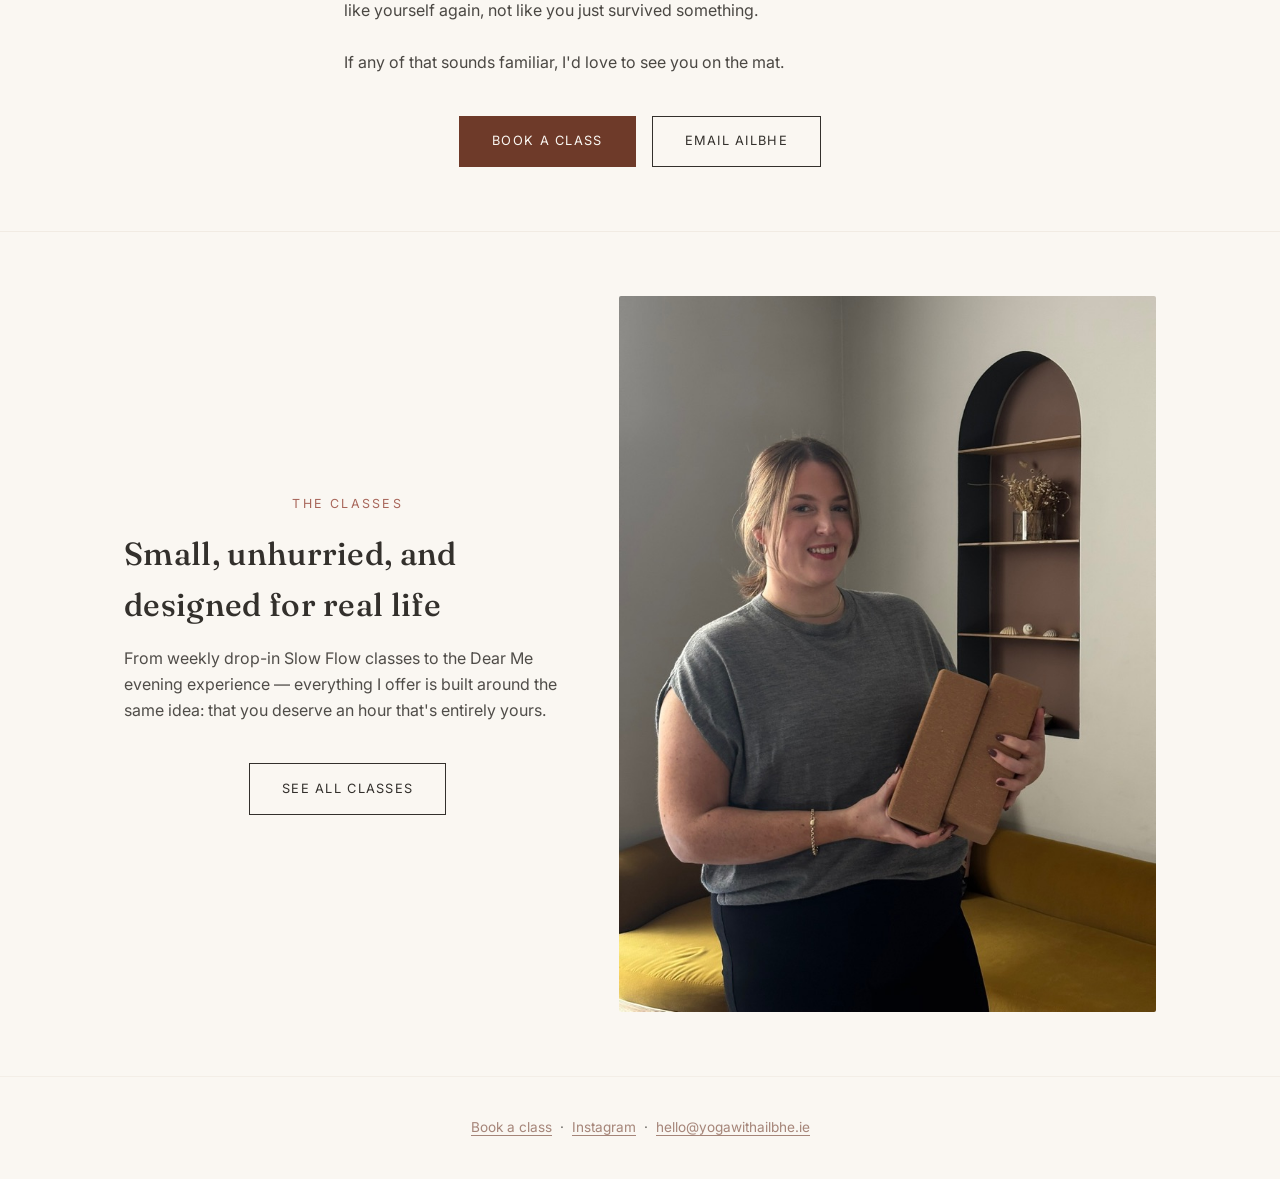
==== commit 3bfe83b1: "Remove 'quietly' from About copy" ====
--- a/about/index.html
+++ b/about/index.html
@@ -46,7 +46,7 @@
       <div class="wrap about-body">
         <p>I came to yoga in my twenties for the movement. A workout that didn't feel like one. Something physical I could drop into after a long day and leave feeling better than when I arrived.</p>
 
-        <p>Over the years, through a long career in corporate, two children, and everything else that quietly accumulates, I noticed something. It was never the poses that held me together through the hard parts. It was the breathing. The stillness. The philosophy I'd started to actually listen to. Yoga kept giving me back to myself, even when I had very little left to give.</p>
+        <p>Over the years, through a long career in corporate, two children, and everything else that life throws at you, I noticed something. It was never the poses that held me together through the hard parts. It was the breathing. The stillness. The philosophy I'd started to actually listen to. Yoga kept giving me back to myself, even when I had very little left to give.</p>
 
         <p>What it taught me is that I am many things at once. The career girl. The mother. The person who sometimes needs to be on a mat doing nothing at all. There is room for all of it.</p>
 
--- a/css/styles.css
+++ b/css/styles.css
@@ -474,65 +474,6 @@
   margin: 2.5rem 0;
 }
 
-/* About teaser (homepage) */
-
-.about-teaser {
-  border-top: 1px solid var(--neutral-light);
-}
-
-.about-teaser-grid {
-  display: grid;
-  grid-template-columns: 1fr 1.4fr;
-  align-items: center;
-  gap: 4rem;
-}
-
-.about-teaser-media img {
-  width: 100%;
-  height: auto;
-  aspect-ratio: 3 / 4;
-  object-fit: cover;
-  border-radius: 2px;
-}
-
-.about-teaser-copy .eyebrow {
-  text-align: left;
-}
-
-.about-teaser-copy h2 {
-  text-align: left;
-  font-size: clamp(1.6rem, 3vw, 2.1rem);
-  margin-bottom: 1.25rem;
-}
-
-.about-teaser-copy p {
-  opacity: 0.85;
-  max-width: 48ch;
-  margin-bottom: 0;
-}
-
-@media (max-width: 700px) {
-  .about-teaser-grid {
-    grid-template-columns: 1fr;
-    gap: 2rem;
-    text-align: center;
-  }
-
-  .about-teaser-copy .eyebrow,
-  .about-teaser-copy h2 {
-    text-align: center;
-  }
-
-  .about-teaser-copy p {
-    margin: 0 auto;
-  }
-
-  .about-teaser-media {
-    max-width: 320px;
-    margin: 0 auto;
-  }
-}
-
 /* FAQ */
 
 .faq {
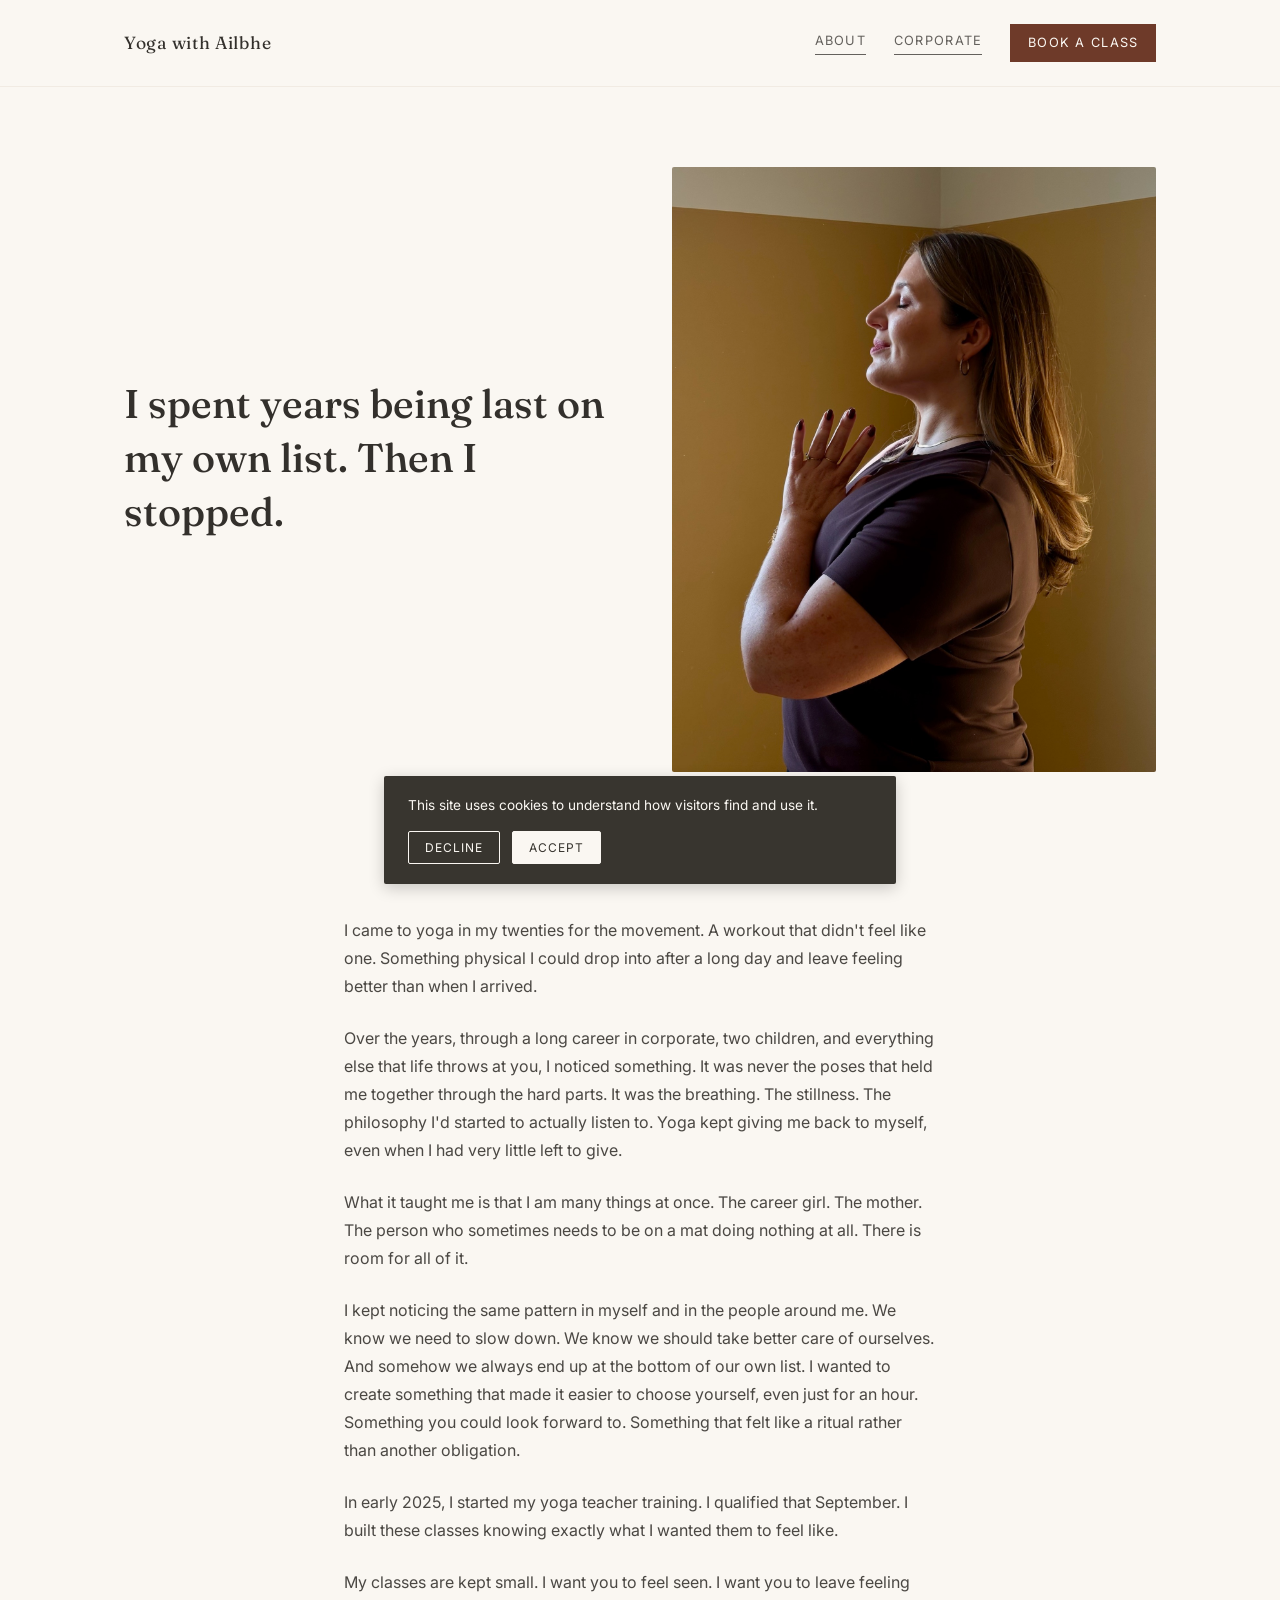
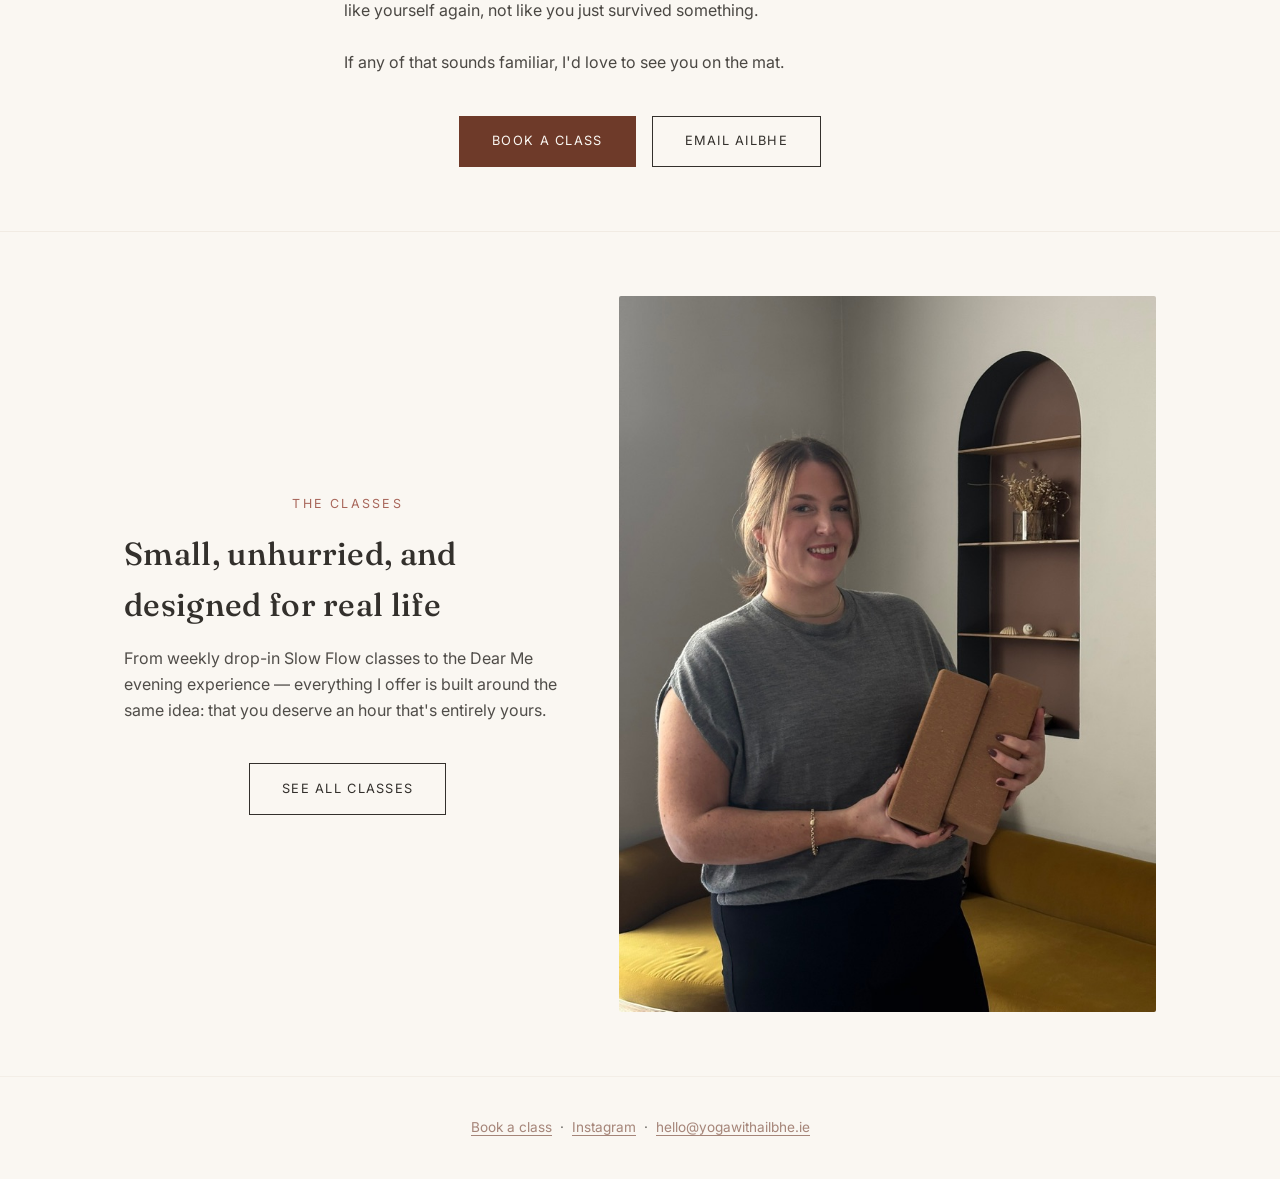
==== commit d7df5d98: "Add Google Analytics with cookie consent banner Co-Authored-By: Claude Sonnet 5 <noreply@anthropic.c" ====
--- a/about/index.html
+++ b/about/index.html
@@ -93,5 +93,15 @@
       </p>
     </div>
   </footer>
+
+  <div id="cookie-banner" class="cookie-banner" hidden>
+    <p>This site uses cookies to understand how visitors find and use it.</p>
+    <div class="cookie-banner-actions">
+      <button id="cookie-decline" type="button" class="cookie-btn cookie-btn-secondary">Decline</button>
+      <button id="cookie-accept" type="button" class="cookie-btn cookie-btn-primary">Accept</button>
+    </div>
+  </div>
+
+  <script src="../js/main.js"></script>
 </body>
 </html>
--- a/css/styles.css
+++ b/css/styles.css
@@ -664,3 +664,63 @@
     margin: 0 auto;
   }
 }
+
+/* Cookie banner */
+
+.cookie-banner {
+  position: fixed;
+  left: 1rem;
+  right: 1rem;
+  bottom: 1rem;
+  max-width: 32rem;
+  margin: 0 auto;
+  background-color: var(--anthracite);
+  color: var(--paper);
+  padding: 1.25rem 1.5rem;
+  border-radius: 2px;
+  display: flex;
+  flex-wrap: wrap;
+  align-items: center;
+  gap: 1rem 1.5rem;
+  font-family: 'Inter', -apple-system, BlinkMacSystemFont, 'Segoe UI', sans-serif;
+  box-shadow: 0 4px 16px rgba(0, 0, 0, 0.2);
+  z-index: 100;
+}
+
+.cookie-banner p {
+  flex: 1 1 16rem;
+  font-size: 0.85rem;
+  line-height: 1.4;
+  opacity: 1;
+}
+
+.cookie-banner-actions {
+  display: flex;
+  gap: 0.75rem;
+}
+
+.cookie-btn {
+  font-family: inherit;
+  font-size: 0.75rem;
+  letter-spacing: 0.08em;
+  text-transform: uppercase;
+  padding: 0.5rem 1rem;
+  border-radius: 2px;
+  border: 1px solid var(--paper);
+  cursor: pointer;
+  transition: opacity 0.2s ease;
+}
+
+.cookie-btn-primary {
+  background-color: var(--paper);
+  color: var(--anthracite);
+}
+
+.cookie-btn-secondary {
+  background-color: transparent;
+  color: var(--paper);
+}
+
+.cookie-btn:hover {
+  opacity: 0.8;
+}
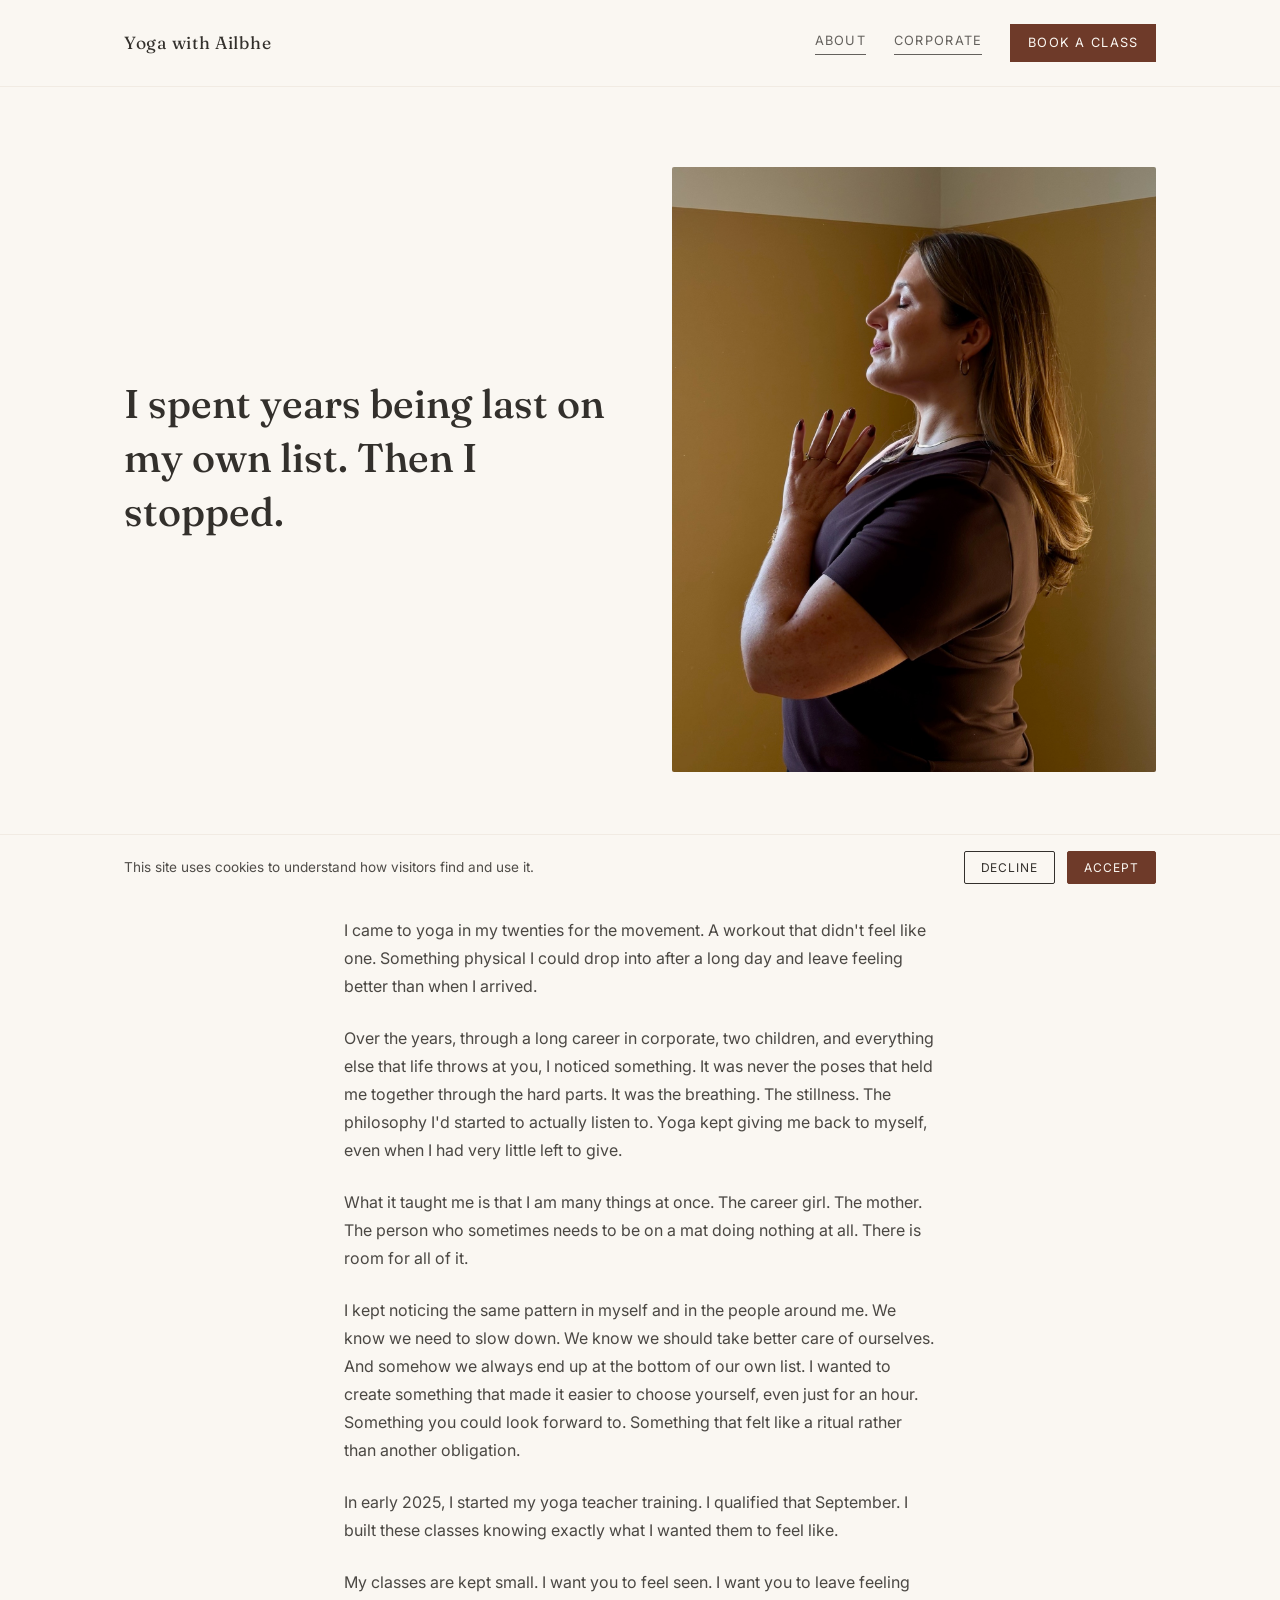
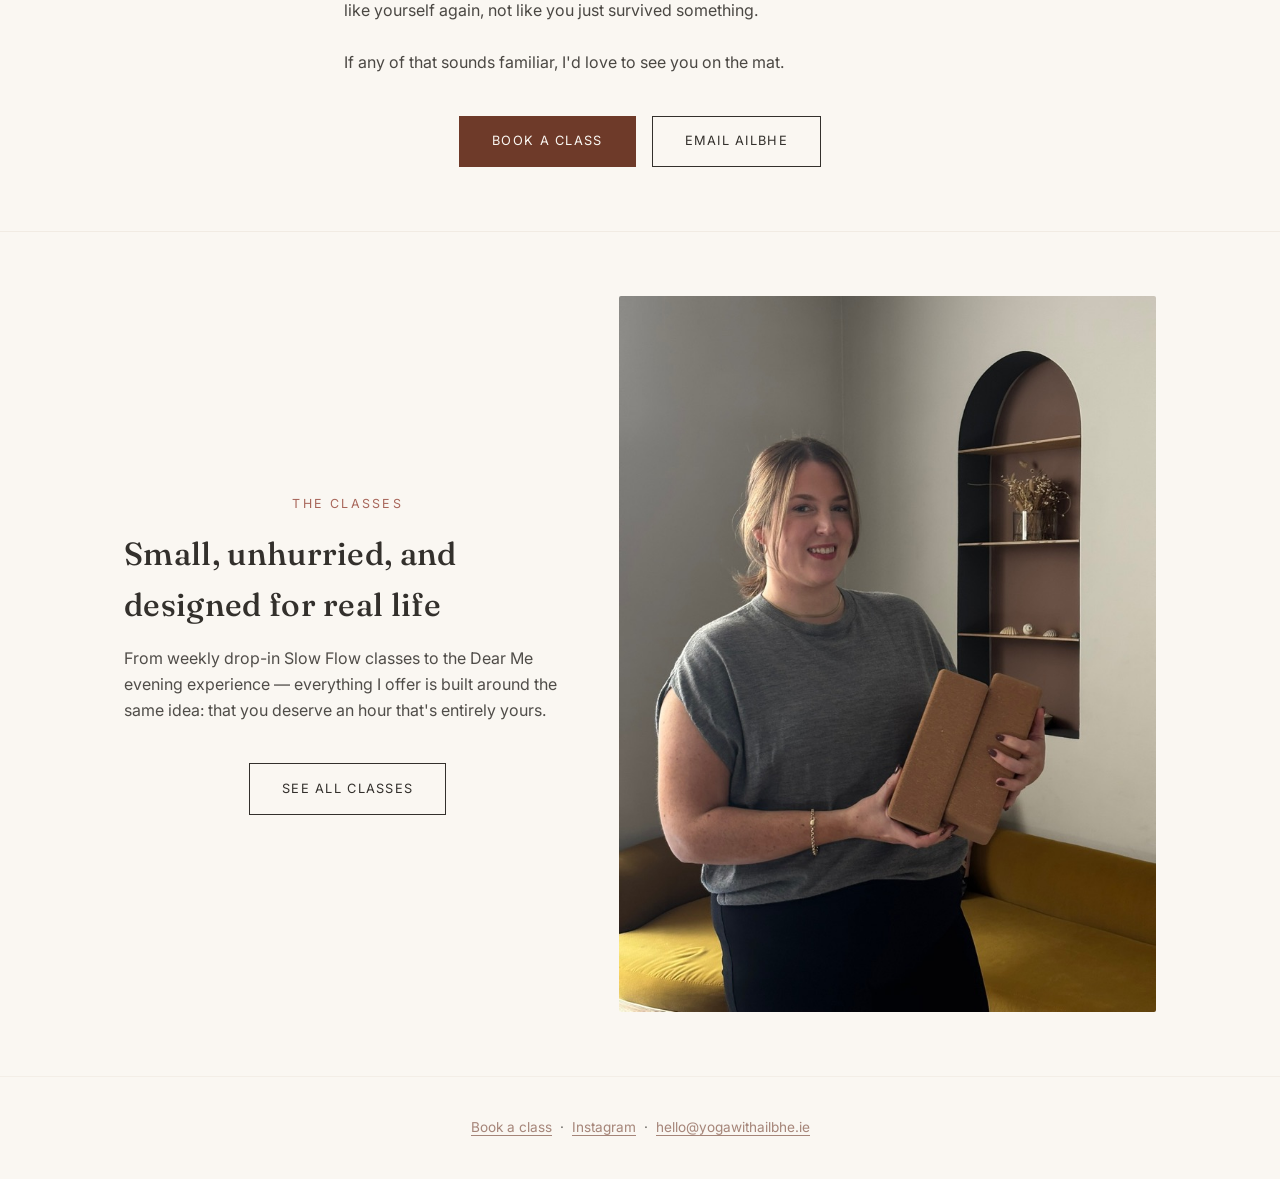
==== commit 7d578eac: "Restyle cookie banner as a slim on-brand bottom bar Co-Authored-By: Claude Sonnet 5 <noreply@anthrop" ====
--- a/about/index.html
+++ b/about/index.html
@@ -95,10 +95,12 @@
   </footer>
 
   <div id="cookie-banner" class="cookie-banner" hidden>
-    <p>This site uses cookies to understand how visitors find and use it.</p>
-    <div class="cookie-banner-actions">
-      <button id="cookie-decline" type="button" class="cookie-btn cookie-btn-secondary">Decline</button>
-      <button id="cookie-accept" type="button" class="cookie-btn cookie-btn-primary">Accept</button>
+    <div class="cookie-banner-inner">
+      <p>This site uses cookies to understand how visitors find and use it.</p>
+      <div class="cookie-banner-actions">
+        <button id="cookie-decline" type="button" class="cookie-btn cookie-btn-secondary">Decline</button>
+        <button id="cookie-accept" type="button" class="cookie-btn cookie-btn-primary">Accept</button>
+      </div>
     </div>
   </div>
 
--- a/css/styles.css
+++ b/css/styles.css
@@ -667,31 +667,39 @@
 
 /* Cookie banner */
 
+.cookie-banner[hidden] {
+  display: none;
+}
+
 .cookie-banner {
   position: fixed;
-  left: 1rem;
-  right: 1rem;
-  bottom: 1rem;
-  max-width: 32rem;
+  left: 0;
+  right: 0;
+  bottom: 0;
+  background-color: var(--paper);
+  color: var(--ink);
+  border-top: 1px solid var(--neutral-light);
+  display: flex;
+  z-index: 100;
+}
+
+.cookie-banner-inner {
+  width: 100%;
+  max-width: var(--max-width);
   margin: 0 auto;
-  background-color: var(--anthracite);
-  color: var(--paper);
-  padding: 1.25rem 1.5rem;
-  border-radius: 2px;
+  padding: 1rem 1.5rem;
   display: flex;
   flex-wrap: wrap;
   align-items: center;
-  gap: 1rem 1.5rem;
+  gap: 0.75rem 1.5rem;
   font-family: 'Inter', -apple-system, BlinkMacSystemFont, 'Segoe UI', sans-serif;
-  box-shadow: 0 4px 16px rgba(0, 0, 0, 0.2);
-  z-index: 100;
 }
 
 .cookie-banner p {
   flex: 1 1 16rem;
   font-size: 0.85rem;
   line-height: 1.4;
-  opacity: 1;
+  opacity: 0.85;
 }
 
 .cookie-banner-actions {
@@ -706,21 +714,24 @@
   text-transform: uppercase;
   padding: 0.5rem 1rem;
   border-radius: 2px;
-  border: 1px solid var(--paper);
+  border: 1px solid var(--ink);
   cursor: pointer;
-  transition: opacity 0.2s ease;
+  background-color: transparent;
+  color: var(--ink);
+  transition: opacity 0.2s ease, background-color 0.2s ease, color 0.2s ease;
 }
 
 .cookie-btn-primary {
-  background-color: var(--paper);
-  color: var(--anthracite);
-}
-
-.cookie-btn-secondary {
-  background-color: transparent;
+  background-color: var(--chestnut-deep);
   color: var(--paper);
-}
-
-.cookie-btn:hover {
-  opacity: 0.8;
-}
+  border-color: var(--chestnut-deep);
+}
+
+.cookie-btn-primary:hover {
+  background-color: var(--ink);
+  border-color: var(--ink);
+}
+
+.cookie-btn-secondary:hover {
+  background-color: var(--neutral-light);
+}
